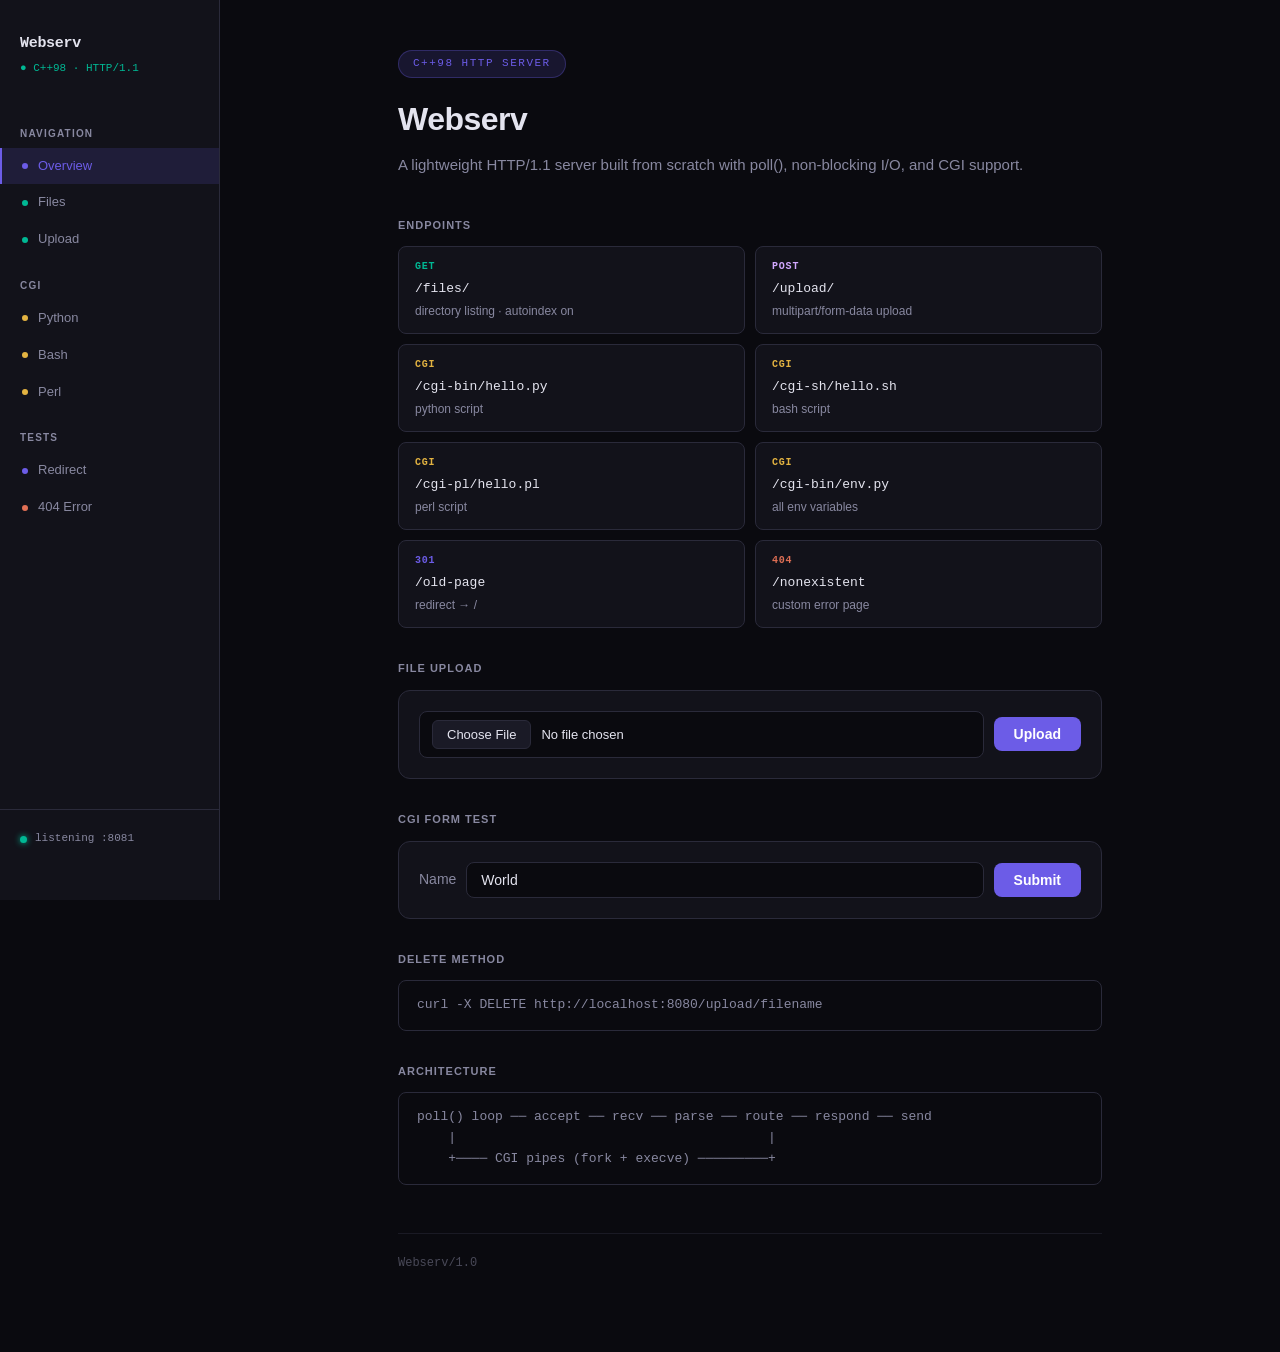
==== www/index8081.html @ 19b028f3 "merge" ====
<!DOCTYPE html>
<html lang="en">
<head>
<meta charset="UTF-8">
<meta name="viewport" content="width=device-width, initial-scale=1.0">
<title>Webserv</title>
<style>
:root {
	--bg: #0a0a0f;
	--surface: #12121a;
	--surface-2: #1a1a26;
	--border: #2a2a3a;
	--text: #e4e4ef;
	--text-dim: #8888a0;
	--accent: #6c5ce7;
	--accent-glow: rgba(108, 92, 231, 0.15);
	--success: #00b894;
	--danger: #e17055;
	--warn: #e3b341;
	--radius: 12px;
	--mono: 'SF Mono', 'Fira Code', 'Cascadia Code', monospace;
}

* { margin: 0; padding: 0; box-sizing: border-box; }

body {
	font-family: -apple-system, BlinkMacSystemFont, 'Inter', 'Segoe UI', sans-serif;
	line-height: 1.6;
	color: var(--text);
	background: var(--bg);
	min-height: 100vh;
	min-width: 1000px;
	display: flex;
}

/* ─── Sidebar ─── */
.sidebar {
	width: 220px;
	flex-shrink: 0;
	background: var(--surface);
	border-right: 1px solid var(--border);
	padding: 32px 0;
	position: fixed;
	top: 0;
	left: 0;
	height: 100vh;
	display: flex;
	flex-direction: column;
}

.sidebar-header {
	padding: 0 20px 28px;
}

.sidebar-logo {
	font-family: var(--mono);
	font-size: 15px;
	font-weight: 700;
	color: var(--text);
	letter-spacing: -0.3px;
}

.sidebar-version {
	font-family: var(--mono);
	font-size: 11px;
	color: var(--success);
	margin-top: 4px;
}

.nav-section {
	font-size: 10px;
	font-weight: 600;
	letter-spacing: 1.2px;
	text-transform: uppercase;
	color: var(--text-dim);
	padding: 0 20px;
	margin-bottom: 6px;
	margin-top: 20px;
}

.nav-item {
	display: flex;
	align-items: center;
	gap: 10px;
	padding: 8px 20px;
	font-size: 13px;
	color: var(--text-dim);
	text-decoration: none;
	border-left: 2px solid transparent;
	transition: background 0.15s, color 0.15s, border-color 0.15s;
}

.nav-item:hover {
	background: var(--surface-2);
	color: var(--text);
}

.nav-item.active {
	background: var(--accent-glow);
	color: var(--accent);
	border-left-color: var(--accent);
}

.nav-dot {
	width: 6px;
	height: 6px;
	border-radius: 50%;
	flex-shrink: 0;
}

.nav-dot.green { background: var(--success); }
.nav-dot.purple { background: var(--accent); }
.nav-dot.orange { background: var(--danger); }
.nav-dot.yellow { background: var(--warn); }

.sidebar-footer {
	margin-top: auto;
	padding: 20px;
	border-top: 1px solid var(--border);
}

.status-badge {
	display: flex;
	align-items: center;
	gap: 8px;
	font-family: var(--mono);
	font-size: 11px;
	color: var(--text-dim);
}

.status-dot {
	width: 7px;
	height: 7px;
	border-radius: 50%;
	background: var(--success);
	box-shadow: 0 0 6px var(--success);
	flex-shrink: 0;
}

/* ─── Content ─── */
.content {
	margin-left: max(220px, calc((100% - 800px + 220px) / 2));
	flex: 1;
	padding: 48px 48px 80px;
	max-width: 800px;
}

/* ─── Header ─── */
.header {
	margin-bottom: 40px;
}

.header .badge {
	display: inline-block;
	font-family: var(--mono);
	font-size: 11px;
	letter-spacing: 1.5px;
	text-transform: uppercase;
	color: var(--accent);
	background: var(--accent-glow);
	border: 1px solid rgba(108, 92, 231, 0.3);
	padding: 4px 14px;
	border-radius: 100px;
	margin-bottom: 16px;
}

.header h1 {
	font-size: 32px;
	font-weight: 700;
	letter-spacing: -0.5px;
	color: var(--te);
	margin-bottom: 8px;
}

.header .subtitle {
	font-size: 15px;
	color: var(--text-dim);
}

/* ─── Section ─── */
.section-title {
	font-size: 11px;
	font-weight: 600;
	text-transform: uppercase;
	letter-spacing: 1px;
	color: var(--text-dim);
	margin-bottom: 12px;
	margin-top: 32px;
}

/* ─── Endpoint Grid ─── */
.endpoint-grid {
	display: grid;
	grid-template-columns: 1fr 1fr;
	gap: 10px;
}

.endpoint {
	display: block;
	padding: 12px 16px;
	background: var(--surface);
	border: 1px solid var(--border);
	border-radius: 8px;
	text-decoration: none;
	color: var(--text);
	transition: border-color 0.2s, background 0.2s;
}

.endpoint:hover {
	border-color: var(--accent);
	background: var(--accent-glow);
}

.ep-method {
	font-family: var(--mono);
	font-size: 10px;
	font-weight: 600;
	letter-spacing: 0.8px;
	margin-bottom: 4px;
}

.ep-method.get { color: var(--success); }
.ep-method.post { color: #d2a8ff; }
.ep-method.del { color: var(--danger); }
.ep-method.cgi { color: var(--warn); }
.ep-method.redir { color: var(--accent); }

.ep-path {
	font-family: var(--mono);
	font-size: 13px;
	color: var(--text);
	margin-bottom: 2px;
}

.ep-desc {
	font-size: 12px;
	color: var(--text-dim);
}

/* ─── Cards ─── */
.card {
	background: var(--surface);
	border: 1px solid var(--border);
	border-radius: var(--radius);
	padding: 20px;
}

/* ─── Forms ─── */
.form-group {
	display: flex;
	gap: 10px;
	align-items: center;
	flex-wrap: wrap;
}

.form-row {
	display: flex;
	align-items: center;
	gap: 10px;
}

input[type="text"],
input[type="file"] {
	flex: 1;
	min-width: 0;
	padding: 9px 14px;
	font-size: 14px;
	font-family: inherit;
	color: var(--text);
	background: var(--bg);
	border: 1px solid var(--border);
	border-radius: 8px;
	outline: none;
	transition: border-color 0.2s;
}

input[type="text"]:focus,
input[type="file"]:focus {
	border-color: var(--accent);
}

input[type="file"] {
	padding: 8px 12px;
	font-size: 13px;
}

input[type="file"]::file-selector-button {
	padding: 6px 14px;
	font-size: 13px;
	font-family: inherit;
	color: var(--text);
	background: var(--surface-2);
	border: 1px solid var(--border);
	border-radius: 6px;
	cursor: pointer;
	margin-right: 10px;
}

button {
	padding: 9px 20px;
	font-size: 14px;
	font-weight: 600;
	font-family: inherit;
	color: #fff;
	background: var(--accent);
	border: none;
	border-radius: 8px;
	cursor: pointer;
	transition: opacity 0.2s;
	white-space: nowrap;
}

button:hover { opacity: 0.85; }

label {
	font-size: 14px;
	color: var(--text-dim);
	font-weight: 500;
	white-space: nowrap;
}

/* ─── Code ─── */
pre {
	font-family: var(--mono);
	background: var(--bg);
	border: 1px solid var(--border);
	padding: 14px 18px;
	border-radius: 8px;
	font-size: 13px;
	color: var(--text-dim);
	overflow-x: auto;
}

/* ─── Footer ─── */
.footer {
	margin-top: 48px;
	padding-top: 20px;
	border-top: 1px solid var(--border);
	font-family: var(--mono);
	font-size: 12px;
	color: var(--text-dim);
	opacity: 0.5;
}

/* ─── Responsive ─── */
</style>
</head>
<body>

<div class="sidebar">
  <div class="sidebar-header">
    <div class="sidebar-logo">Webserv</div>
    <div class="sidebar-version">&#9679; C++98 · HTTP/1.1</div>
  </div>

  <div class="nav-section">Navigation</div>
  <a href="/" class="nav-item active">
    <div class="nav-dot purple"></div> Overview
  </a>
  <a href="/files/" class="nav-item">
    <div class="nav-dot green"></div> Files
  </a>
  <a href="/upload/" class="nav-item">
    <div class="nav-dot green"></div> Upload
  </a>

  <div class="nav-section">CGI</div>
  <a href="/cgi-bin/hello.py" class="nav-item">
    <div class="nav-dot yellow"></div> Python
  </a>
  <a href="/cgi-sh/hello.sh" class="nav-item">
    <div class="nav-dot yellow"></div> Bash
  </a>
  <a href="/cgi-pl/hello.pl" class="nav-item">
    <div class="nav-dot yellow"></div> Perl
  </a>

  <div class="nav-section">Tests</div>
  <a href="/old-page" class="nav-item">
    <div class="nav-dot purple"></div> Redirect
  </a>
  <a href="/nonexistent" class="nav-item">
    <div class="nav-dot orange"></div> 404 Error
  </a>

  <div class="sidebar-footer">
    <div class="status-badge">
      <div class="status-dot"></div>
      listening :8081
    </div>
  </div>
</div>

<div class="content">
  <div class="header">
    <div class="badge"><span class="status on"></span> C++98 HTTP Server</div>
    <h1>Webserv</h1>
    <p class="subtitle">A lightweight HTTP/1.1 server built from scratch with poll(), non-blocking I/O, and CGI support.</p>
  </div>

  <div class="section-title">Endpoints</div>
  <div class="endpoint-grid">
    <a href="/files/" class="endpoint">
      <div class="ep-method get">GET</div>
      <div class="ep-path">/files/</div>
      <div class="ep-desc">directory listing · autoindex on</div>
    </a>
    <a href="/upload/" class="endpoint">
      <div class="ep-method post">POST</div>
      <div class="ep-path">/upload/</div>
      <div class="ep-desc">multipart/form-data upload</div>
    </a>
    <a href="/cgi-bin/hello.py" class="endpoint">
      <div class="ep-method cgi">CGI</div>
      <div class="ep-path">/cgi-bin/hello.py</div>
      <div class="ep-desc">python script</div>
    </a>
    <a href="/cgi-sh/hello.sh" class="endpoint">
      <div class="ep-method cgi">CGI</div>
      <div class="ep-path">/cgi-sh/hello.sh</div>
      <div class="ep-desc">bash script</div>
    </a>
    <a href="/cgi-pl/hello.pl" class="endpoint">
      <div class="ep-method cgi">CGI</div>
      <div class="ep-path">/cgi-pl/hello.pl</div>
      <div class="ep-desc">perl script</div>
    </a>
    <a href="/cgi-bin/env.py" class="endpoint">
      <div class="ep-method cgi">CGI</div>
      <div class="ep-path">/cgi-bin/env.py</div>
      <div class="ep-desc">all env variables</div>
    </a>
    <a href="/old-page" class="endpoint">
      <div class="ep-method redir">301</div>
      <div class="ep-path">/old-page</div>
      <div class="ep-desc">redirect → /</div>
    </a>
    <a href="/nonexistent" class="endpoint">
      <div class="ep-method del">404</div>
      <div class="ep-path">/nonexistent</div>
      <div class="ep-desc">custom error page</div>
    </a>
  </div>

  <div class="section-title">File Upload</div>
  <div class="card">
    <form action="/upload" method="POST" enctype="multipart/form-data">
      <div class="form-group">
        <input type="file" name="file" required>
        <button type="submit">Upload</button>
      </div>
    </form>
  </div>

  <div class="section-title">CGI Form Test</div>
  <div class="card">
    <form action="/cgi-bin/form.py" method="POST">
      <div class="form-group">
        <label for="name">Name</label>
        <input type="text" id="name" name="name" value="World" placeholder="Enter a name...">
        <button type="submit">Submit</button>
      </div>
    </form>
  </div>

  <div class="section-title">DELETE Method</div>
  <pre>curl -X DELETE http://localhost:8080/upload/filename</pre>

  <div class="section-title">Architecture</div>
  <pre>poll() loop ── accept ── recv ── parse ── route ── respond ── send
    |                                        |
    +──── CGI pipes (fork + execve) ─────────+</pre>

  <div class="footer">Webserv/1.0</div>
</div>

</body>
</html>
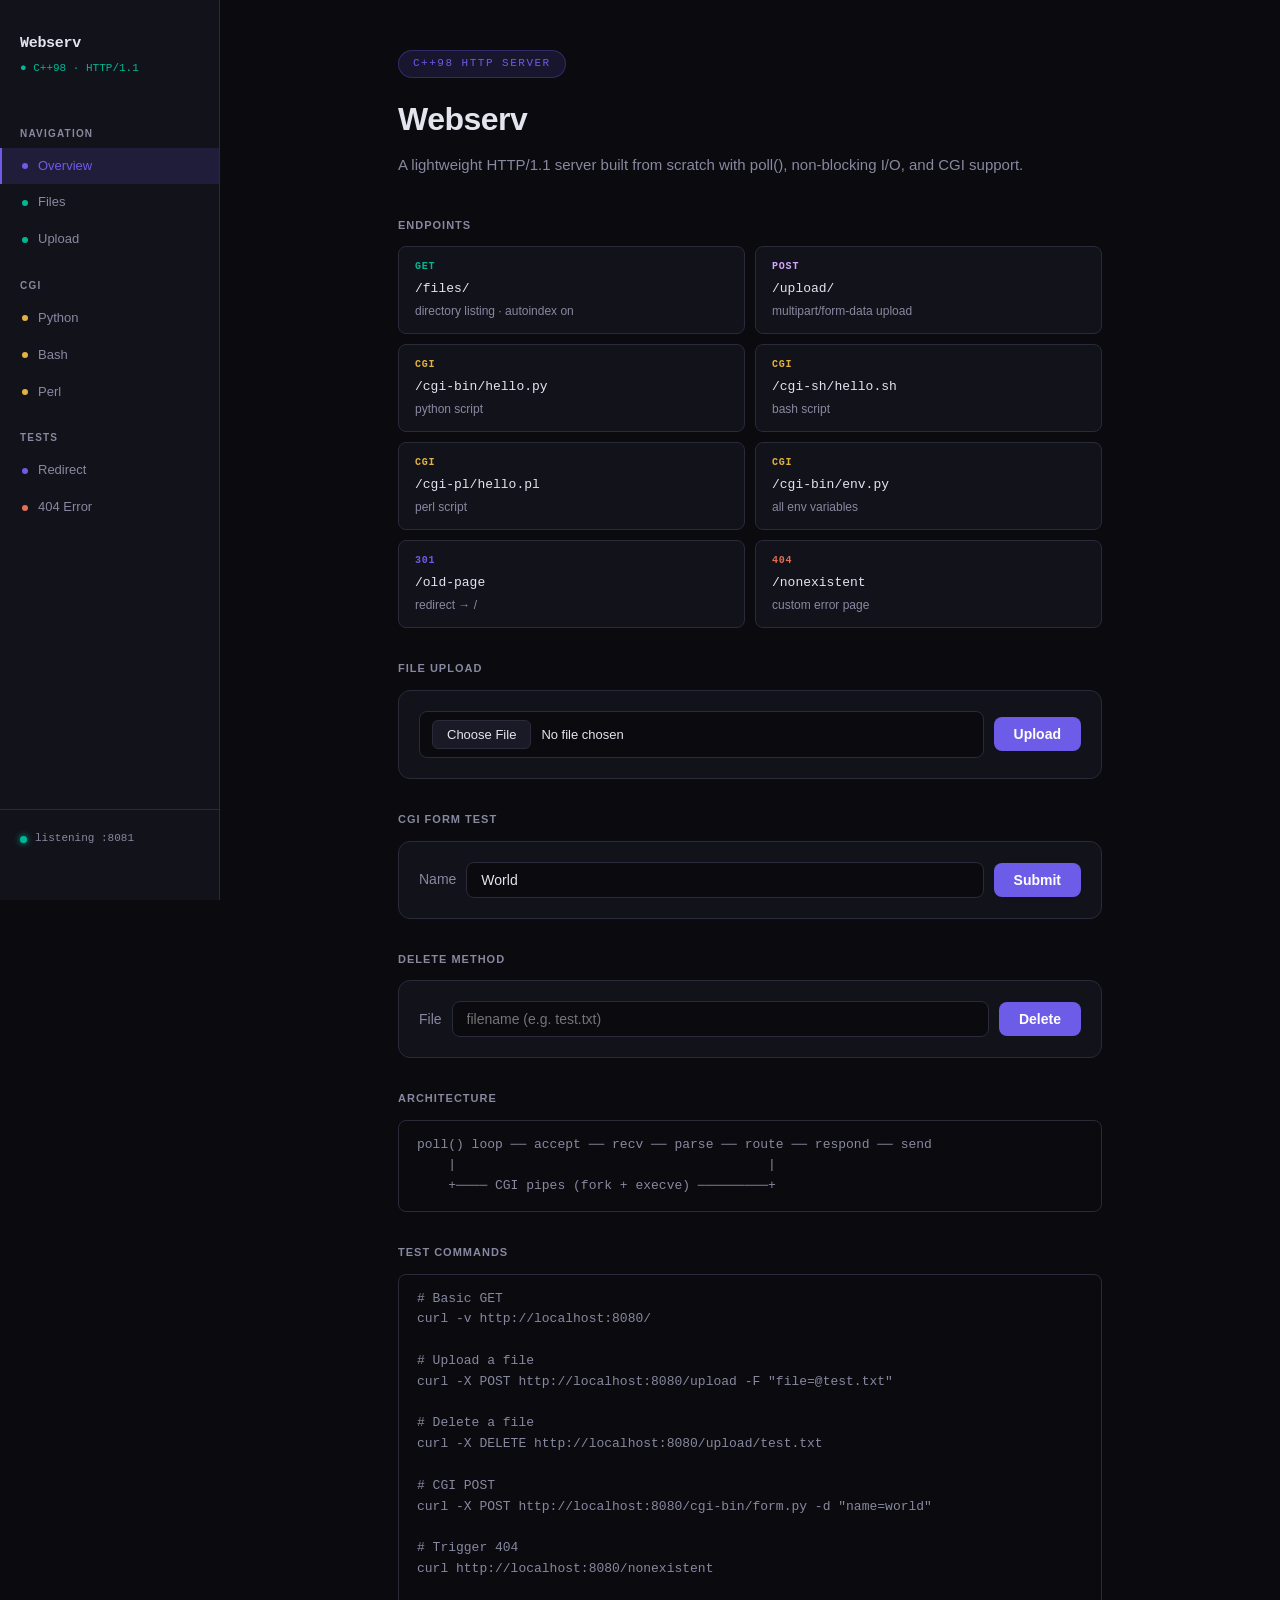
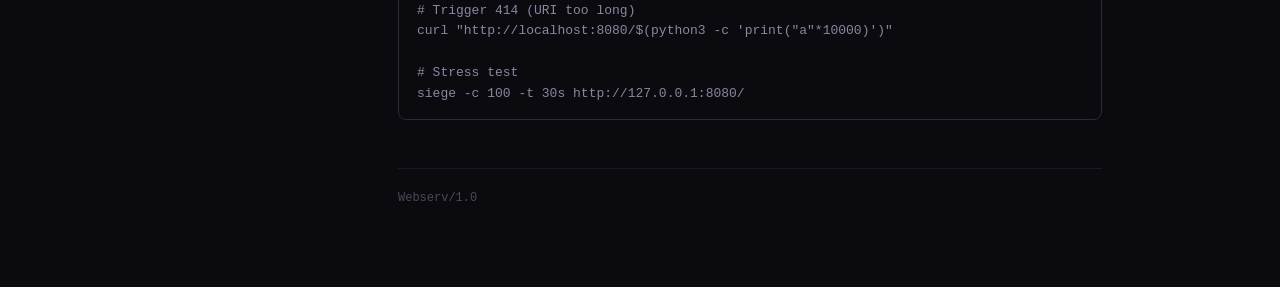
==== commit b2e3f26e: "debug CGI get: no content-length case" ====
--- a/www/index8081.html
+++ b/www/index8081.html
@@ -319,6 +319,28 @@
 	white-space: nowrap;
 }
 
+/* ─── Delete result ─── */
+.delete-result {
+	margin-top: 12px;
+	padding: 10px 14px;
+	border-radius: 8px;
+	font-size: 13px;
+	font-family: var(--mono);
+	display: none;
+}
+
+.delete-result.success {
+	background: rgba(47, 169, 132, 0.1);
+	border: 1px solid rgba(47, 169, 132, 0.3);
+	color: var(--success);
+}
+
+.delete-result.error {
+	background: rgba(225, 112, 85, 0.1);
+	border: 1px solid rgba(225, 112, 85, 0.3);
+	color: var(--danger);
+}
+
 /* ─── Code ─── */
 pre {
 	font-family: var(--mono);
@@ -464,15 +486,81 @@
   </div>
 
   <div class="section-title">DELETE Method</div>
-  <pre>curl -X DELETE http://localhost:8080/upload/filename</pre>
+  <div class="card">
+    <div class="form-group">
+      <label>File</label>
+      <input type="text" id="delete-input" placeholder="filename (e.g. test.txt)">
+      <button class="danger" onclick="deleteFile()">Delete</button>
+    </div>
+    <div id="delete-result" class="delete-result"></div>
+  </div>
+
 
   <div class="section-title">Architecture</div>
   <pre>poll() loop ── accept ── recv ── parse ── route ── respond ── send
     |                                        |
     +──── CGI pipes (fork + execve) ─────────+</pre>
 
+  <div class="section-title">Test Commands</div>
+<pre># Basic GET 
+curl -v http://localhost:8080/
+
+# Upload a file
+curl -X POST http://localhost:8080/upload -F "file=@test.txt"
+
+# Delete a file
+curl -X DELETE http://localhost:8080/upload/test.txt
+
+# CGI POST
+curl -X POST http://localhost:8080/cgi-bin/form.py -d "name=world"
+
+# Trigger 404
+curl http://localhost:8080/nonexistent
+
+# Trigger 414 (URI too long)
+curl "http://localhost:8080/$(python3 -c 'print("a"*10000)')"
+
+# Stress test
+siege -c 100 -t 30s http://127.0.0.1:8080/</pre>
+
   <div class="footer">Webserv/1.0</div>
 </div>
 
+<script>
+function deleteFile() {
+  var filename = document.getElementById('delete-input').value.trim();
+  var result = document.getElementById('delete-result');
+
+  if (!filename) {
+    result.className = 'delete-result error';
+    result.style.display = 'block';
+    result.textContent = 'Please enter a filename.';
+    return;
+  }
+
+  fetch('/upload/' + filename, { method: 'DELETE' })
+    .then(function(response) {
+      result.style.display = 'block';
+      if (response.ok) {
+        result.className = 'delete-result success';
+        result.textContent = '✓ Deleted: /upload/' + filename;
+        document.getElementById('delete-input').value = '';
+      } else {
+        result.className = 'delete-result error';
+        result.textContent = '✗ Failed: ' + response.status + ' ' + response.statusText;
+      }
+    })
+    .catch(function(err) {
+      result.style.display = 'block';
+      result.className = 'delete-result error';
+      result.textContent = '✗ Error: ' + err;
+    });
+}
+
+document.getElementById('delete-input').addEventListener('keydown', function(e) {
+  if (e.key === 'Enter') deleteFile();
+});
+</script>
+
 </body>
-</html>
+</html>
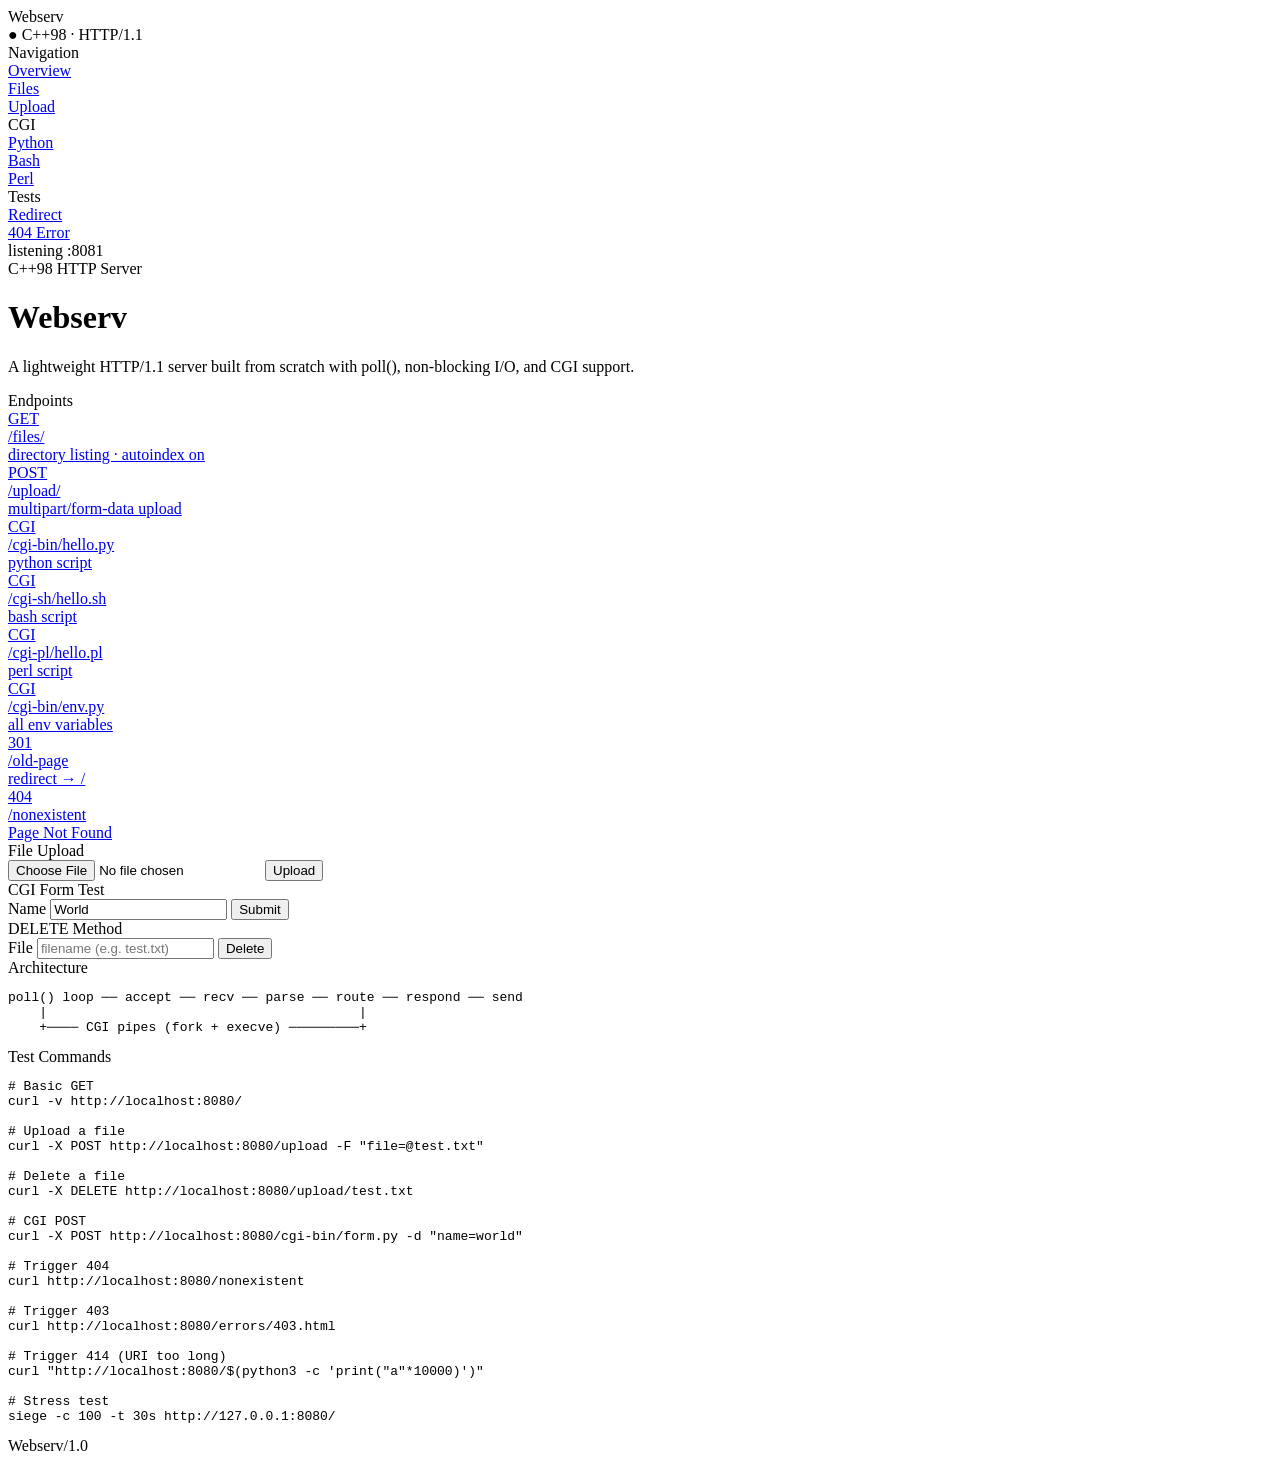
==== commit eb898ab2: "pass all tests and add style.css error.css" ====
--- a/www/index8081.html
+++ b/www/index8081.html
@@ -1,372 +1,13 @@
 <!DOCTYPE html>
 <html lang="en">
+
 <head>
 <meta charset="UTF-8">
 <meta name="viewport" content="width=device-width, initial-scale=1.0">
 <title>Webserv</title>
-<style>
-:root {
-	--bg: #0a0a0f;
-	--surface: #12121a;
-	--surface-2: #1a1a26;
-	--border: #2a2a3a;
-	--text: #e4e4ef;
-	--text-dim: #8888a0;
-	--accent: #6c5ce7;
-	--accent-glow: rgba(108, 92, 231, 0.15);
-	--success: #00b894;
-	--danger: #e17055;
-	--warn: #e3b341;
-	--radius: 12px;
-	--mono: 'SF Mono', 'Fira Code', 'Cascadia Code', monospace;
-}
-
-* { margin: 0; padding: 0; box-sizing: border-box; }
-
-body {
-	font-family: -apple-system, BlinkMacSystemFont, 'Inter', 'Segoe UI', sans-serif;
-	line-height: 1.6;
-	color: var(--text);
-	background: var(--bg);
-	min-height: 100vh;
-	min-width: 1000px;
-	display: flex;
-}
-
-/* ─── Sidebar ─── */
-.sidebar {
-	width: 220px;
-	flex-shrink: 0;
-	background: var(--surface);
-	border-right: 1px solid var(--border);
-	padding: 32px 0;
-	position: fixed;
-	top: 0;
-	left: 0;
-	height: 100vh;
-	display: flex;
-	flex-direction: column;
-}
-
-.sidebar-header {
-	padding: 0 20px 28px;
-}
-
-.sidebar-logo {
-	font-family: var(--mono);
-	font-size: 15px;
-	font-weight: 700;
-	color: var(--text);
-	letter-spacing: -0.3px;
-}
-
-.sidebar-version {
-	font-family: var(--mono);
-	font-size: 11px;
-	color: var(--success);
-	margin-top: 4px;
-}
-
-.nav-section {
-	font-size: 10px;
-	font-weight: 600;
-	letter-spacing: 1.2px;
-	text-transform: uppercase;
-	color: var(--text-dim);
-	padding: 0 20px;
-	margin-bottom: 6px;
-	margin-top: 20px;
-}
-
-.nav-item {
-	display: flex;
-	align-items: center;
-	gap: 10px;
-	padding: 8px 20px;
-	font-size: 13px;
-	color: var(--text-dim);
-	text-decoration: none;
-	border-left: 2px solid transparent;
-	transition: background 0.15s, color 0.15s, border-color 0.15s;
-}
-
-.nav-item:hover {
-	background: var(--surface-2);
-	color: var(--text);
-}
-
-.nav-item.active {
-	background: var(--accent-glow);
-	color: var(--accent);
-	border-left-color: var(--accent);
-}
-
-.nav-dot {
-	width: 6px;
-	height: 6px;
-	border-radius: 50%;
-	flex-shrink: 0;
-}
-
-.nav-dot.green { background: var(--success); }
-.nav-dot.purple { background: var(--accent); }
-.nav-dot.orange { background: var(--danger); }
-.nav-dot.yellow { background: var(--warn); }
-
-.sidebar-footer {
-	margin-top: auto;
-	padding: 20px;
-	border-top: 1px solid var(--border);
-}
-
-.status-badge {
-	display: flex;
-	align-items: center;
-	gap: 8px;
-	font-family: var(--mono);
-	font-size: 11px;
-	color: var(--text-dim);
-}
-
-.status-dot {
-	width: 7px;
-	height: 7px;
-	border-radius: 50%;
-	background: var(--success);
-	box-shadow: 0 0 6px var(--success);
-	flex-shrink: 0;
-}
-
-/* ─── Content ─── */
-.content {
-	margin-left: max(220px, calc((100% - 800px + 220px) / 2));
-	flex: 1;
-	padding: 48px 48px 80px;
-	max-width: 800px;
-}
-
-/* ─── Header ─── */
-.header {
-	margin-bottom: 40px;
-}
-
-.header .badge {
-	display: inline-block;
-	font-family: var(--mono);
-	font-size: 11px;
-	letter-spacing: 1.5px;
-	text-transform: uppercase;
-	color: var(--accent);
-	background: var(--accent-glow);
-	border: 1px solid rgba(108, 92, 231, 0.3);
-	padding: 4px 14px;
-	border-radius: 100px;
-	margin-bottom: 16px;
-}
-
-.header h1 {
-	font-size: 32px;
-	font-weight: 700;
-	letter-spacing: -0.5px;
-	color: var(--te);
-	margin-bottom: 8px;
-}
-
-.header .subtitle {
-	font-size: 15px;
-	color: var(--text-dim);
-}
-
-/* ─── Section ─── */
-.section-title {
-	font-size: 11px;
-	font-weight: 600;
-	text-transform: uppercase;
-	letter-spacing: 1px;
-	color: var(--text-dim);
-	margin-bottom: 12px;
-	margin-top: 32px;
-}
-
-/* ─── Endpoint Grid ─── */
-.endpoint-grid {
-	display: grid;
-	grid-template-columns: 1fr 1fr;
-	gap: 10px;
-}
-
-.endpoint {
-	display: block;
-	padding: 12px 16px;
-	background: var(--surface);
-	border: 1px solid var(--border);
-	border-radius: 8px;
-	text-decoration: none;
-	color: var(--text);
-	transition: border-color 0.2s, background 0.2s;
-}
-
-.endpoint:hover {
-	border-color: var(--accent);
-	background: var(--accent-glow);
-}
-
-.ep-method {
-	font-family: var(--mono);
-	font-size: 10px;
-	font-weight: 600;
-	letter-spacing: 0.8px;
-	margin-bottom: 4px;
-}
-
-.ep-method.get { color: var(--success); }
-.ep-method.post { color: #d2a8ff; }
-.ep-method.del { color: var(--danger); }
-.ep-method.cgi { color: var(--warn); }
-.ep-method.redir { color: var(--accent); }
-
-.ep-path {
-	font-family: var(--mono);
-	font-size: 13px;
-	color: var(--text);
-	margin-bottom: 2px;
-}
-
-.ep-desc {
-	font-size: 12px;
-	color: var(--text-dim);
-}
-
-/* ─── Cards ─── */
-.card {
-	background: var(--surface);
-	border: 1px solid var(--border);
-	border-radius: var(--radius);
-	padding: 20px;
-}
-
-/* ─── Forms ─── */
-.form-group {
-	display: flex;
-	gap: 10px;
-	align-items: center;
-	flex-wrap: wrap;
-}
-
-.form-row {
-	display: flex;
-	align-items: center;
-	gap: 10px;
-}
-
-input[type="text"],
-input[type="file"] {
-	flex: 1;
-	min-width: 0;
-	padding: 9px 14px;
-	font-size: 14px;
-	font-family: inherit;
-	color: var(--text);
-	background: var(--bg);
-	border: 1px solid var(--border);
-	border-radius: 8px;
-	outline: none;
-	transition: border-color 0.2s;
-}
-
-input[type="text"]:focus,
-input[type="file"]:focus {
-	border-color: var(--accent);
-}
-
-input[type="file"] {
-	padding: 8px 12px;
-	font-size: 13px;
-}
-
-input[type="file"]::file-selector-button {
-	padding: 6px 14px;
-	font-size: 13px;
-	font-family: inherit;
-	color: var(--text);
-	background: var(--surface-2);
-	border: 1px solid var(--border);
-	border-radius: 6px;
-	cursor: pointer;
-	margin-right: 10px;
-}
-
-button {
-	padding: 9px 20px;
-	font-size: 14px;
-	font-weight: 600;
-	font-family: inherit;
-	color: #fff;
-	background: var(--accent);
-	border: none;
-	border-radius: 8px;
-	cursor: pointer;
-	transition: opacity 0.2s;
-	white-space: nowrap;
-}
-
-button:hover { opacity: 0.85; }
-
-label {
-	font-size: 14px;
-	color: var(--text-dim);
-	font-weight: 500;
-	white-space: nowrap;
-}
-
-/* ─── Delete result ─── */
-.delete-result {
-	margin-top: 12px;
-	padding: 10px 14px;
-	border-radius: 8px;
-	font-size: 13px;
-	font-family: var(--mono);
-	display: none;
-}
-
-.delete-result.success {
-	background: rgba(47, 169, 132, 0.1);
-	border: 1px solid rgba(47, 169, 132, 0.3);
-	color: var(--success);
-}
-
-.delete-result.error {
-	background: rgba(225, 112, 85, 0.1);
-	border: 1px solid rgba(225, 112, 85, 0.3);
-	color: var(--danger);
-}
-
-/* ─── Code ─── */
-pre {
-	font-family: var(--mono);
-	background: var(--bg);
-	border: 1px solid var(--border);
-	padding: 14px 18px;
-	border-radius: 8px;
-	font-size: 13px;
-	color: var(--text-dim);
-	overflow-x: auto;
-}
-
-/* ─── Footer ─── */
-.footer {
-	margin-top: 48px;
-	padding-top: 20px;
-	border-top: 1px solid var(--border);
-	font-family: var(--mono);
-	font-size: 12px;
-	color: var(--text-dim);
-	opacity: 0.5;
-}
-
-/* ─── Responsive ─── */
-</style>
+<link rel="stylesheet" href="/css/style8081.css">
 </head>
+
 <body>
 
 <div class="sidebar">
@@ -460,7 +101,7 @@
     <a href="/nonexistent" class="endpoint">
       <div class="ep-method del">404</div>
       <div class="ep-path">/nonexistent</div>
-      <div class="ep-desc">custom error page</div>
+      <div class="ep-desc">Page Not Found</div>
     </a>
   </div>
 
@@ -516,6 +157,9 @@
 
 # Trigger 404
 curl http://localhost:8080/nonexistent
+
+# Trigger 403
+curl http://localhost:8080/errors/403.html
 
 # Trigger 414 (URI too long)
 curl "http://localhost:8080/$(python3 -c 'print("a"*10000)')"
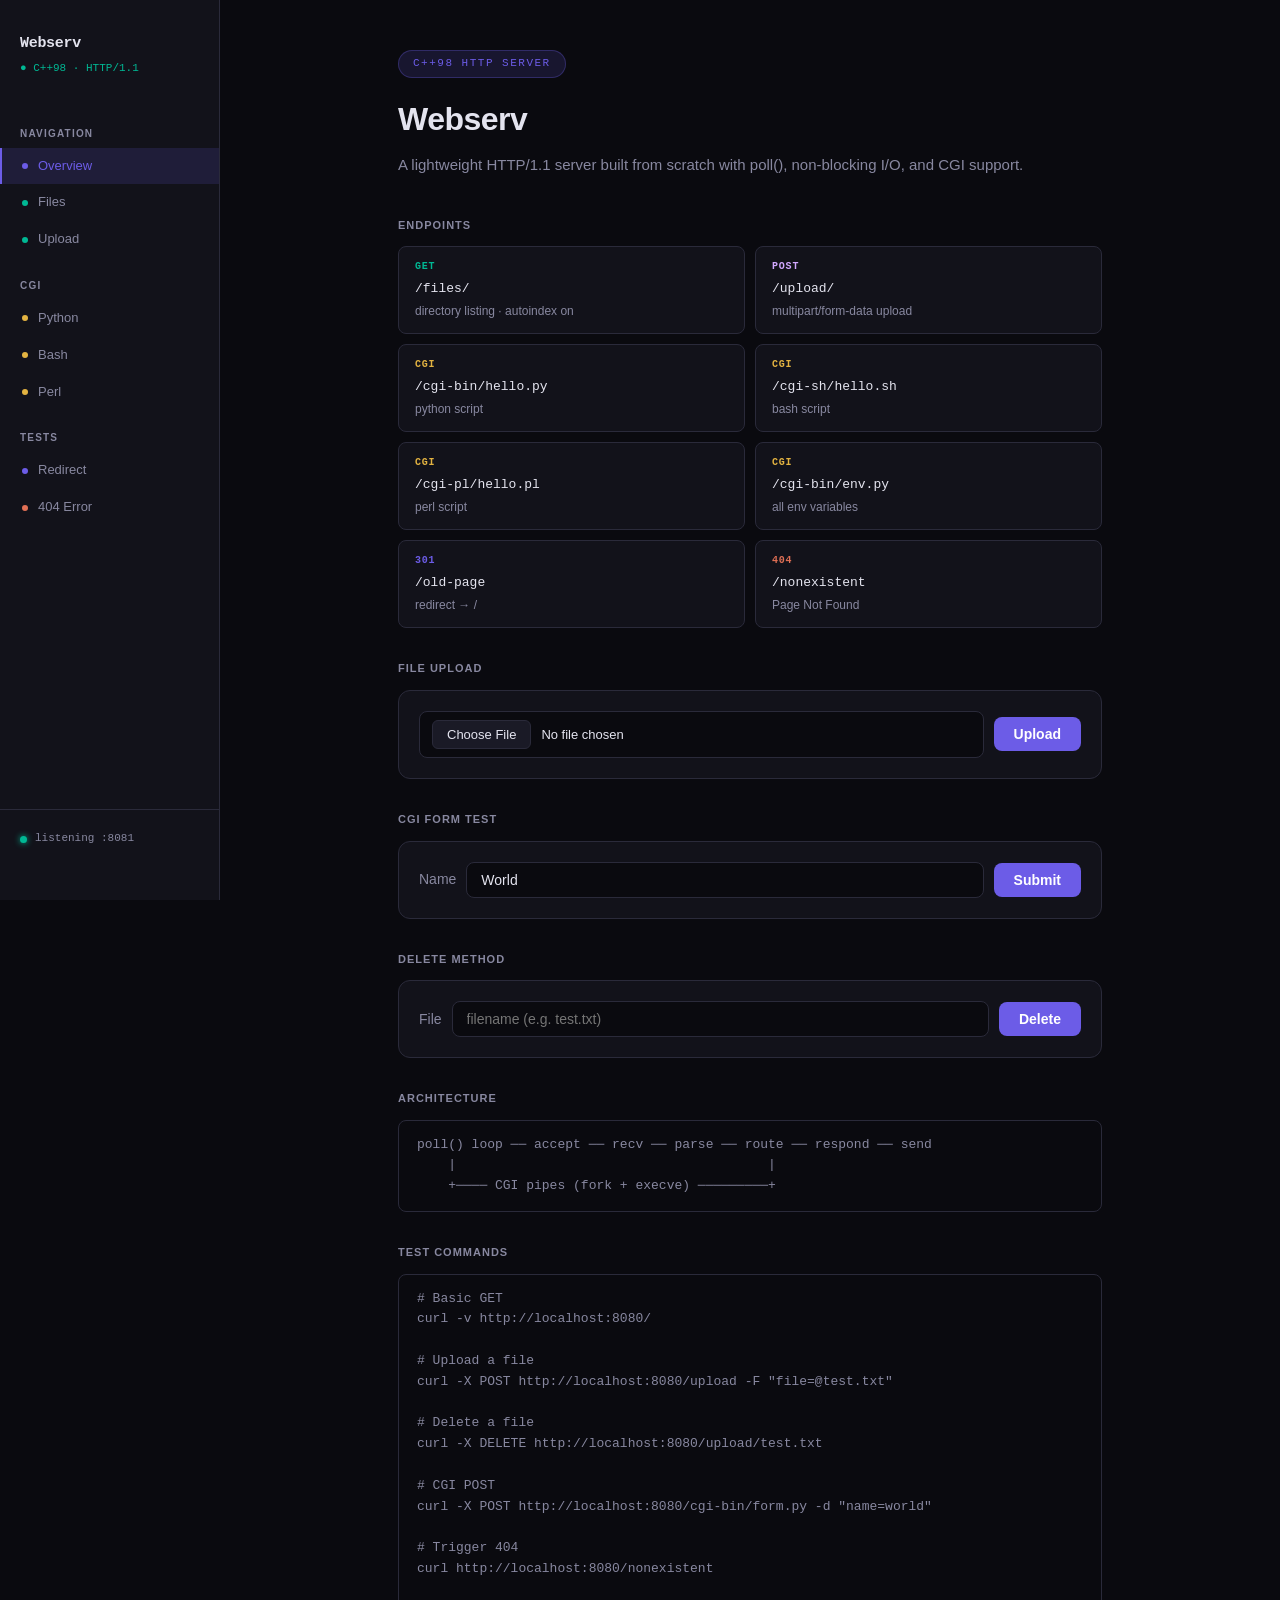
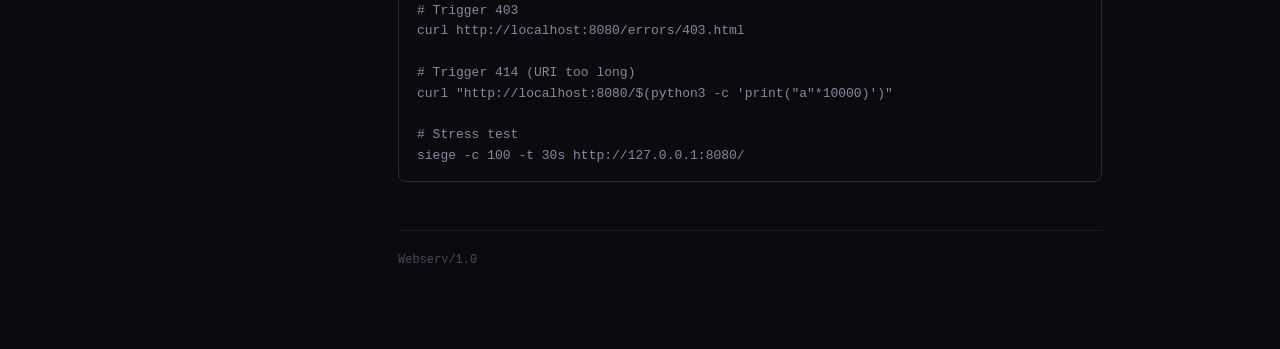
==== commit 65cf74d0: "delete css" ====
--- a/www/index8081.html
+++ b/www/index8081.html
@@ -5,7 +5,367 @@
 <meta charset="UTF-8">
 <meta name="viewport" content="width=device-width, initial-scale=1.0">
 <title>Webserv</title>
-<link rel="stylesheet" href="/css/style8081.css">
+<style>
+:root {
+	--bg: #0a0a0f;
+	--surface: #12121a;
+	--surface-2: #1a1a26;
+	--border: #2a2a3a;
+	--text: #e4e4ef;
+	--text-dim: #8888a0;
+	--accent: #6c5ce7;
+	--accent-glow: rgba(108, 92, 231, 0.15);
+	--success: #00b894;
+	--danger: #e17055;
+	--warn: #e3b341;
+	--radius: 12px;
+	--mono: 'SF Mono', 'Fira Code', 'Cascadia Code', monospace;
+}
+
+* { margin: 0; padding: 0; box-sizing: border-box; }
+
+body {
+	font-family: -apple-system, BlinkMacSystemFont, 'Inter', 'Segoe UI', sans-serif;
+	line-height: 1.6;
+	color: var(--text);
+	background: var(--bg);
+	min-height: 100vh;
+	min-width: 1000px;
+	display: flex;
+}
+
+/* ─── Sidebar ─── */
+.sidebar {
+	width: 220px;
+	flex-shrink: 0;
+	background: var(--surface);
+	border-right: 1px solid var(--border);
+	padding: 32px 0;
+	position: fixed;
+	top: 0;
+	left: 0;
+	height: 100vh;
+	display: flex;
+	flex-direction: column;
+}
+
+.sidebar-header {
+	padding: 0 20px 28px;
+}
+
+.sidebar-logo {
+	font-family: var(--mono);
+	font-size: 15px;
+	font-weight: 700;
+	color: var(--text);
+	letter-spacing: -0.3px;
+}
+
+.sidebar-version {
+	font-family: var(--mono);
+	font-size: 11px;
+	color: var(--success);
+	margin-top: 4px;
+}
+
+.nav-section {
+	font-size: 10px;
+	font-weight: 600;
+	letter-spacing: 1.2px;
+	text-transform: uppercase;
+	color: var(--text-dim);
+	padding: 0 20px;
+	margin-bottom: 6px;
+	margin-top: 20px;
+}
+
+.nav-item {
+	display: flex;
+	align-items: center;
+	gap: 10px;
+	padding: 8px 20px;
+	font-size: 13px;
+	color: var(--text-dim);
+	text-decoration: none;
+	border-left: 2px solid transparent;
+	transition: background 0.15s, color 0.15s, border-color 0.15s;
+}
+
+.nav-item:hover {
+	background: var(--surface-2);
+	color: var(--text);
+}
+
+.nav-item.active {
+	background: var(--accent-glow);
+	color: var(--accent);
+	border-left-color: var(--accent);
+}
+
+.nav-dot {
+	width: 6px;
+	height: 6px;
+	border-radius: 50%;
+	flex-shrink: 0;
+}
+
+.nav-dot.green { background: var(--success); }
+.nav-dot.purple { background: var(--accent); }
+.nav-dot.orange { background: var(--danger); }
+.nav-dot.yellow { background: var(--warn); }
+
+.sidebar-footer {
+	margin-top: auto;
+	padding: 20px;
+	border-top: 1px solid var(--border);
+}
+
+.status-badge {
+	display: flex;
+	align-items: center;
+	gap: 8px;
+	font-family: var(--mono);
+	font-size: 11px;
+	color: var(--text-dim);
+}
+
+.status-dot {
+	width: 7px;
+	height: 7px;
+	border-radius: 50%;
+	background: var(--success);
+	box-shadow: 0 0 6px var(--success);
+	flex-shrink: 0;
+}
+
+/* ─── Content ─── */
+.content {
+	margin-left: max(220px, calc((100% - 800px + 220px) / 2));
+	flex: 1;
+	padding: 48px 48px 80px;
+	max-width: 800px;
+}
+
+/* ─── Header ─── */
+.header {
+	margin-bottom: 40px;
+}
+
+.header .badge {
+	display: inline-block;
+	font-family: var(--mono);
+	font-size: 11px;
+	letter-spacing: 1.5px;
+	text-transform: uppercase;
+	color: var(--accent);
+	background: var(--accent-glow);
+	border: 1px solid rgba(108, 92, 231, 0.3);
+	padding: 4px 14px;
+	border-radius: 100px;
+	margin-bottom: 16px;
+}
+
+.header h1 {
+	font-size: 32px;
+	font-weight: 700;
+	letter-spacing: -0.5px;
+	color: var(--te);
+	margin-bottom: 8px;
+}
+
+.header .subtitle {
+	font-size: 15px;
+	color: var(--text-dim);
+}
+
+/* ─── Section ─── */
+.section-title {
+	font-size: 11px;
+	font-weight: 600;
+	text-transform: uppercase;
+	letter-spacing: 1px;
+	color: var(--text-dim);
+	margin-bottom: 12px;
+	margin-top: 32px;
+}
+
+/* ─── Endpoint Grid ─── */
+.endpoint-grid {
+	display: grid;
+	grid-template-columns: 1fr 1fr;
+	gap: 10px;
+}
+
+.endpoint {
+	display: block;
+	padding: 12px 16px;
+	background: var(--surface);
+	border: 1px solid var(--border);
+	border-radius: 8px;
+	text-decoration: none;
+	color: var(--text);
+	transition: border-color 0.2s, background 0.2s;
+}
+
+.endpoint:hover {
+	border-color: var(--accent);
+	background: var(--accent-glow);
+}
+
+.ep-method {
+	font-family: var(--mono);
+	font-size: 10px;
+	font-weight: 600;
+	letter-spacing: 0.8px;
+	margin-bottom: 4px;
+}
+
+.ep-method.get { color: var(--success); }
+.ep-method.post { color: #d2a8ff; }
+.ep-method.del { color: var(--danger); }
+.ep-method.cgi { color: var(--warn); }
+.ep-method.redir { color: var(--accent); }
+
+.ep-path {
+	font-family: var(--mono);
+	font-size: 13px;
+	color: var(--text);
+	margin-bottom: 2px;
+}
+
+.ep-desc {
+	font-size: 12px;
+	color: var(--text-dim);
+}
+
+/* ─── Cards ─── */
+.card {
+	background: var(--surface);
+	border: 1px solid var(--border);
+	border-radius: var(--radius);
+	padding: 20px;
+}
+
+/* ─── Forms ─── */
+.form-group {
+	display: flex;
+	gap: 10px;
+	align-items: center;
+	flex-wrap: wrap;
+}
+
+.form-row {
+	display: flex;
+	align-items: center;
+	gap: 10px;
+}
+
+input[type="text"],
+input[type="file"] {
+	flex: 1;
+	min-width: 0;
+	padding: 9px 14px;
+	font-size: 14px;
+	font-family: inherit;
+	color: var(--text);
+	background: var(--bg);
+	border: 1px solid var(--border);
+	border-radius: 8px;
+	outline: none;
+	transition: border-color 0.2s;
+}
+
+input[type="text"]:focus,
+input[type="file"]:focus {
+	border-color: var(--accent);
+}
+
+input[type="file"] {
+	padding: 8px 12px;
+	font-size: 13px;
+}
+
+input[type="file"]::file-selector-button {
+	padding: 6px 14px;
+	font-size: 13px;
+	font-family: inherit;
+	color: var(--text);
+	background: var(--surface-2);
+	border: 1px solid var(--border);
+	border-radius: 6px;
+	cursor: pointer;
+	margin-right: 10px;
+}
+
+button {
+	padding: 9px 20px;
+	font-size: 14px;
+	font-weight: 600;
+	font-family: inherit;
+	color: #fff;
+	background: var(--accent);
+	border: none;
+	border-radius: 8px;
+	cursor: pointer;
+	transition: opacity 0.2s;
+	white-space: nowrap;
+}
+
+button:hover { opacity: 0.85; }
+
+label {
+	font-size: 14px;
+	color: var(--text-dim);
+	font-weight: 500;
+	white-space: nowrap;
+}
+
+/* ─── Delete result ─── */
+.delete-result {
+	margin-top: 12px;
+	padding: 10px 14px;
+	border-radius: 8px;
+	font-size: 13px;
+	font-family: var(--mono);
+	display: none;
+}
+
+.delete-result.success {
+	background: rgba(47, 169, 132, 0.1);
+	border: 1px solid rgba(47, 169, 132, 0.3);
+	color: var(--success);
+}
+
+.delete-result.error {
+	background: rgba(225, 112, 85, 0.1);
+	border: 1px solid rgba(225, 112, 85, 0.3);
+	color: var(--danger);
+}
+
+/* ─── Code ─── */
+pre {
+	font-family: var(--mono);
+	background: var(--bg);
+	border: 1px solid var(--border);
+	padding: 14px 18px;
+	border-radius: 8px;
+	font-size: 13px;
+	color: var(--text-dim);
+	overflow-x: auto;
+}
+
+/* ─── Footer ─── */
+.footer {
+	margin-top: 48px;
+	padding-top: 20px;
+	border-top: 1px solid var(--border);
+	font-family: var(--mono);
+	font-size: 12px;
+	color: var(--text-dim);
+	opacity: 0.5;
+}
+
+</style>
 </head>
 
 <body>
